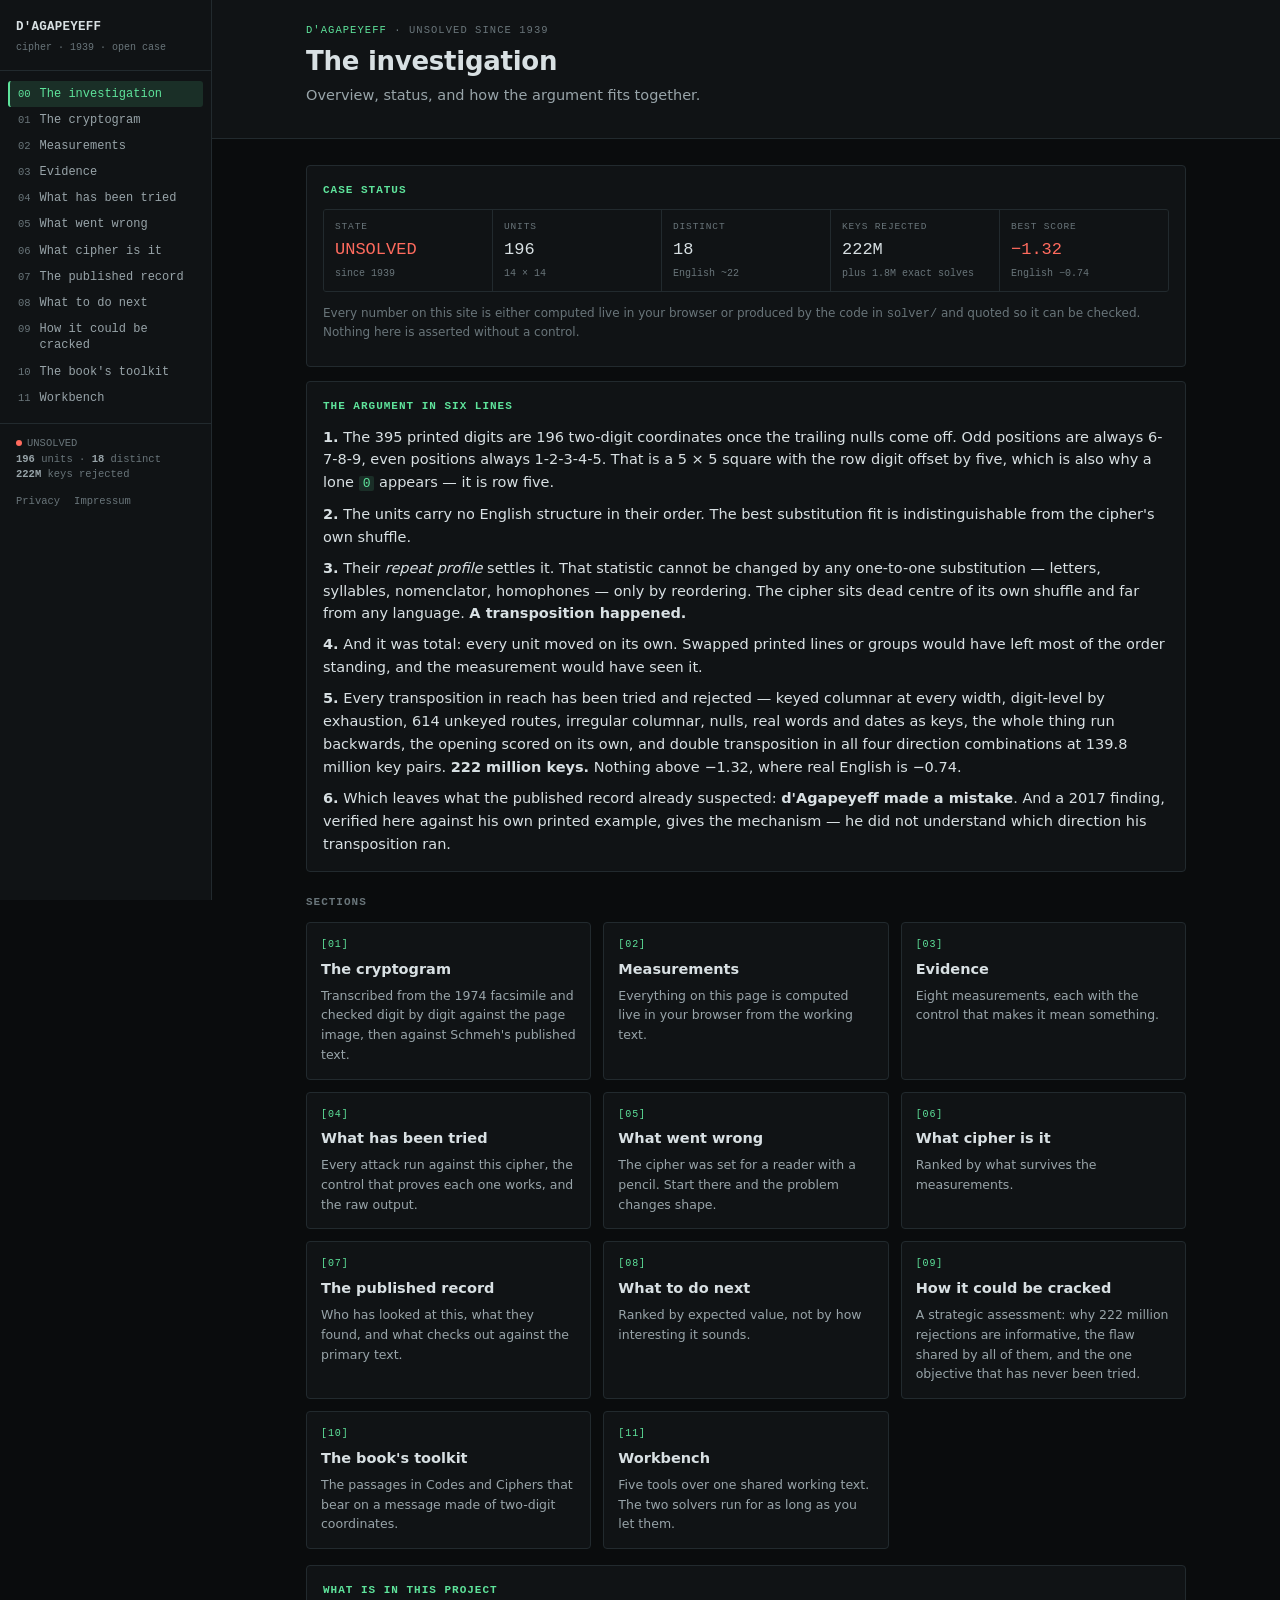
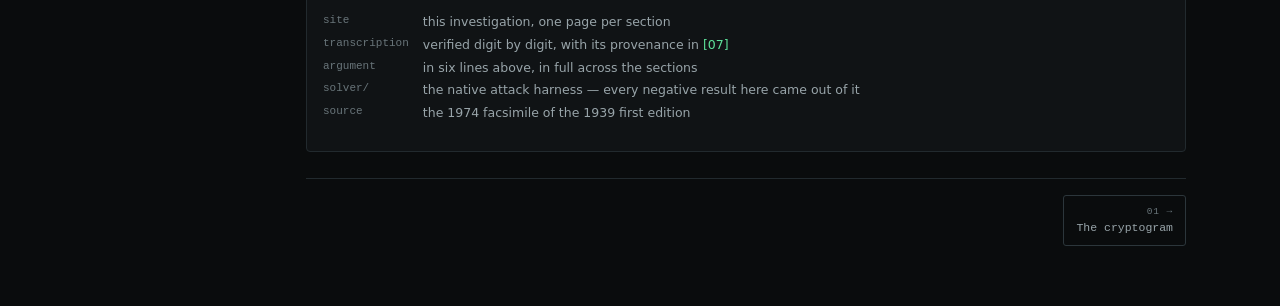
==== docs/index.html @ 4a8a8595 "Initial" ====
<!doctype html>
<html lang="en"><head>
<meta charset="utf-8"><meta name="viewport" content="width=device-width, initial-scale=1">
<title>The investigation &middot; D'Agapeyeff</title>
<link rel="icon" href="./favicon.ico">
<link rel="stylesheet" href="assets/style.css">
</head>
<body data-page="index.html">
<div class="mbar">
  <button class="navtoggle" id="navtoggle" type="button" aria-expanded="false">&#9776; menu</button>
  <span class="cur">[00] The investigation</span>
</div>
<div class="scrim" id="scrim"></div>
<div class="shell">
<aside class="side" id="side" aria-label="Contents">
  <button class="navtoggle navclose" id="navclose" type="button">&times; close</button>
  <div class="brand"><a href="index.html">
    <div class="t">D&#39;AGAPEYEFF</div><div class="s">cipher &middot; 1939 &middot; open case</div></a></div>
  <ol class="navlist">
<li><a href="index.html"><span class="n">00</span><span>The investigation</span></a>
</li>
<li><a href="01-cryptogram.html"><span class="n">01</span><span>The cryptogram</span></a>
</li>
<li><a href="02-measurements.html"><span class="n">02</span><span>Measurements</span></a>
</li>
<li><a href="03-evidence.html"><span class="n">03</span><span>Evidence</span></a>
</li>
<li><a href="04-attacks.html"><span class="n">04</span><span>What has been tried</span></a>
</li>
<li><a href="05-what-went-wrong.html"><span class="n">05</span><span>What went wrong</span></a>
</li>
<li><a href="06-verdict.html"><span class="n">06</span><span>What cipher is it</span></a>
</li>
<li><a href="07-record.html"><span class="n">07</span><span>The published record</span></a>
</li>
<li><a href="08-next.html"><span class="n">08</span><span>What to do next</span></a>
</li>
<li><a href="09-assessment.html"><span class="n">09</span><span>How it could be cracked</span></a>
</li>
<li><a href="10-book.html"><span class="n">10</span><span>The book&#x27;s toolkit</span></a>
</li>
<li><a href="11-workbench.html"><span class="n">11</span><span>Workbench</span></a>
</li>
</ol>
  <div class="sidefoot" id="sidestat"></div>
  <div class="sidelegal"><a href="https://bugfishtm.github.io/privacy.html">Privacy</a><a href="https://bugfishtm.github.io/impressum.html">Impressum</a></div>
</aside>
<main class="main">
<div class="phead"><div class="wrap">
  <div class="crumb"><span class="sec">D&#39;AGAPEYEFF</span> &middot; UNSOLVED SINCE 1939</div>
  <h1>The investigation</h1>
  <p class="lede">Overview, status, and how the argument fits together.</p>
</div></div>
<div class="wrap">

<div class="panel">
  <h3>Case status</h3>
  <div class="readout" style="margin-bottom:12px">
    <div class="cell"><span class="k">state</span><span class="v bad">UNSOLVED</span><span class="ref">since 1939</span></div>
    <div class="cell"><span class="k">units</span><span class="v">196</span><span class="ref">14 &times; 14</span></div>
    <div class="cell"><span class="k">distinct</span><span class="v">18</span><span class="ref">English ~22</span></div>
    <div class="cell"><span class="k">keys rejected</span><span class="v">222M</span><span class="ref">plus 1.8M exact solves</span></div>
    <div class="cell"><span class="k">best score</span><span class="v bad">&minus;1.32</span><span class="ref">English &minus;0.74</span></div>
  </div>
  <p class="hint">Every number on this site is either computed live in your browser or produced by the code in
  <code>solver/</code> and quoted so it can be checked. Nothing here is asserted without a control.</p>
</div>

<div class="panel">
  <h3>The argument in six lines</h3>
  <div class="tight">
  <p><b>1.</b> The 395 printed digits are 196 two-digit coordinates once the trailing nulls come off. Odd
  positions are always 6-7-8-9, even positions always 1-2-3-4-5. That is a 5&nbsp;&times;&nbsp;5 square with the
  row digit offset by five, which is also why a lone <span class="num">0</span> appears &mdash; it is row five.</p>
  <p><b>2.</b> The units carry no English structure in their order. The best substitution fit is
  indistinguishable from the cipher's own shuffle.</p>
  <p><b>3.</b> Their <em>repeat profile</em> settles it. That statistic cannot be changed by any one-to-one
  substitution &mdash; letters, syllables, nomenclator, homophones &mdash; only by reordering. The cipher sits
  dead centre of its own shuffle and far from any language. <b>A transposition happened.</b></p>
  <p><b>4.</b> And it was total: every unit moved on its own. Swapped printed lines or groups would have left
  most of the order standing, and the measurement would have seen it.</p>
  <p><b>5.</b> Every transposition in reach has been tried and rejected &mdash; keyed columnar at every width,
  digit-level by exhaustion, 614 unkeyed routes, irregular columnar, nulls, real words and dates as keys, the
  whole thing run backwards, the opening scored on its own, and double transposition in all four direction
  combinations at 139.8 million key pairs. <b>222 million keys.</b> Nothing above &minus;1.32, where real
  English is &minus;0.74.</p>
  <p><b>6.</b> Which leaves what the published record already suspected: <b>d'Agapeyeff made a mistake</b>. And
  a 2017 finding, verified here against his own printed example, gives the mechanism &mdash; he did not
  understand which direction his transposition ran.</p>
  </div>
</div>

<h3 class="grouphd" style="margin:22px 0 10px;font-family:var(--mono);font-size:11px;letter-spacing:.09em;text-transform:uppercase;color:var(--mut)">Sections</h3>
<div class="cards">
<a class="card" href="01-cryptogram.html"><div class="n">[01]</div><h3>The cryptogram</h3><p>Transcribed from the 1974 facsimile and checked digit by digit against the page image, then against Schmeh's published text.</p></a>
<a class="card" href="02-measurements.html"><div class="n">[02]</div><h3>Measurements</h3><p>Everything on this page is computed live in your browser from the working text.</p></a>
<a class="card" href="03-evidence.html"><div class="n">[03]</div><h3>Evidence</h3><p>Eight measurements, each with the control that makes it mean something.</p></a>
<a class="card" href="04-attacks.html"><div class="n">[04]</div><h3>What has been tried</h3><p>Every attack run against this cipher, the control that proves each one works, and the raw output.</p></a>
<a class="card" href="05-what-went-wrong.html"><div class="n">[05]</div><h3>What went wrong</h3><p>The cipher was set for a reader with a pencil. Start there and the problem changes shape.</p></a>
<a class="card" href="06-verdict.html"><div class="n">[06]</div><h3>What cipher is it</h3><p>Ranked by what survives the measurements.</p></a>
<a class="card" href="07-record.html"><div class="n">[07]</div><h3>The published record</h3><p>Who has looked at this, what they found, and what checks out against the primary text.</p></a>
<a class="card" href="08-next.html"><div class="n">[08]</div><h3>What to do next</h3><p>Ranked by expected value, not by how interesting it sounds.</p></a>
<a class="card" href="09-assessment.html"><div class="n">[09]</div><h3>How it could be cracked</h3><p>A strategic assessment: why 222 million rejections are informative, the flaw shared by all of them, and the one objective that has never been tried.</p></a>
<a class="card" href="10-book.html"><div class="n">[10]</div><h3>The book&#x27;s toolkit</h3><p>The passages in Codes and Ciphers that bear on a message made of two-digit coordinates.</p></a>
<a class="card" href="11-workbench.html"><div class="n">[11]</div><h3>Workbench</h3><p>Five tools over one shared working text. The two solvers run for as long as you let them.</p></a>
</div>

<div class="panel" style="margin-top:16px">
  <h3>What is in this project</h3>
  <dl class="kv">
    <dt>site</dt><dd>this investigation, one page per section</dd>
    <dt>transcription</dt><dd>verified digit by digit, with its provenance in <a href="07-record.html#rec-prov">[07]</a></dd>
    <dt>argument</dt><dd>in six lines above, in full across the sections</dd>
    <dt>solver/</dt><dd>the native attack harness &mdash; every negative result here came out of it</dd>
    <dt>source</dt><dd>the 1974 facsimile of the 1939 first edition</dd>
  </dl>
</div>

<div class="pagenav"><span></span><a href="01-cryptogram.html" style="text-align:right"><span class="lbl">01 &rarr;</span>The cryptogram</a></div>
</div>
</main>
</div>
<script src="assets/data.js"></script>
<script src="assets/app.js"></script>

</body></html>
---- docs/assets/style.css ----
/* ============================================================
   D'Agapeyeff investigation — shared stylesheet
   dark, compact, terminal-adjacent. one accent, used sparingly.
   ============================================================ */

:root{
  --bg:#0A0C0D;
  --panel:#101315;
  --panel2:#151A1D;
  --line:#222A2E;
  --line2:#2C363B;
  --ink:#D8E0E3;
  --ink2:#98A4A9;
  --mut:#69757A;
  --acc:#5EE39B;          /* phosphor, the only bright thing */
  --acc-dim:#5EE39B22;
  --cy:#58B7D4;
  --bad:#FF6B5E;
  --warn:#E8B84B;
  --ok:#5EE39B;
  --bad-dim:#FF6B5E1A;
  --warn-dim:#E8B84B1A;
  --ok-dim:#5EE39B1A;
  --sans:system-ui,-apple-system,"Segoe UI",Roboto,"Helvetica Neue",Arial,sans-serif;
  --mono:ui-monospace,"Cascadia Mono",Consolas,"SF Mono",Menlo,"Liberation Mono","DejaVu Sans Mono",monospace;
  color-scheme: dark;
}

*{box-sizing:border-box}
html{-webkit-text-size-adjust:100%}
body{
  margin:0; background:var(--bg); color:var(--ink);
  font-family:var(--sans);
  font-size:14.5px; line-height:1.58;
  -webkit-font-smoothing:antialiased;
}
code,.mono,pre,kbd{font-family:var(--mono)}
a{color:var(--acc);text-decoration:none}
a:hover{text-decoration:underline}
:focus-visible{outline:1px solid var(--acc);outline-offset:2px}
h1,h2,h3,h4{margin:0;font-weight:600;text-wrap:balance}
p{margin:0 0 .7em}

/* ---------- shell ---------- */
.shell{display:grid;grid-template-columns:212px minmax(0,1fr);min-height:100vh}
.side{
  border-right:1px solid var(--line); background:var(--panel);
  position:sticky; top:0; height:100vh; overflow-y:auto;
  padding:14px 0 24px; scrollbar-width:thin;
}
.main{min-width:0;padding:0 0 60px}
.wrap{max-width:940px;margin:0 auto;padding:0 30px}

/* ---------- sidebar ---------- */
.brand{padding:4px 16px 14px;border-bottom:1px solid var(--line);margin-bottom:10px}
.brand a{color:var(--ink);display:block}
.brand .t{font-family:var(--mono);font-size:12.5px;font-weight:600;letter-spacing:.02em}
.brand .s{font-family:var(--mono);font-size:10px;color:var(--mut);margin-top:2px}
.navlist{list-style:none;margin:0;padding:0 8px}
.navlist a{
  display:flex;gap:9px;align-items:baseline;padding:5px 8px;border-radius:3px;
  font-family:var(--mono);font-size:12px;color:var(--ink2);
  border-left:2px solid transparent;line-height:1.35;
}
.navlist a .n{color:var(--mut);font-size:10.5px;flex:0 0 auto}
.navlist a:hover{background:var(--panel2);color:var(--ink);text-decoration:none}
.navlist a.on{background:var(--acc-dim);color:var(--acc);border-left-color:var(--acc)}
.navlist a.on .n{color:var(--acc)}
.navsub{list-style:none;margin:1px 0 3px;padding:0 0 0 22px}
.navsub a{font-size:11px;color:var(--mut);padding:3px 8px}
.navsub a.on{color:var(--acc);background:transparent;border-left-color:var(--acc)}
.sidefoot{padding:12px 16px 0;margin-top:12px;border-top:1px solid var(--line);
  font-family:var(--mono);font-size:10.5px;color:var(--mut);line-height:1.5}
.sidefoot b{color:var(--ink2)}
.sidelegal{display:flex;gap:14px;padding:10px 16px 0;font-family:var(--mono);font-size:10.5px}
.sidelegal a{color:var(--mut)}
.sidelegal a:hover{color:var(--ink)}
.statusdot{display:inline-block;width:6px;height:6px;border-radius:50%;background:var(--bad);margin-right:5px}

/* ---------- page head ---------- */
.phead{border-bottom:1px solid var(--line);background:var(--panel);margin-bottom:26px}
.phead .wrap{padding-top:22px;padding-bottom:20px}
.crumb{font-family:var(--mono);font-size:10.5px;color:var(--mut);
  letter-spacing:.1em;text-transform:uppercase;margin-bottom:8px}
.crumb .sec{color:var(--acc)}
h1{font-size:26px;letter-spacing:-.01em;line-height:1.15}
.lede{color:var(--ink2);margin-top:8px;max-width:74ch;font-size:14.5px}

/* ---------- blocks ---------- */
.panel{background:var(--panel);border:1px solid var(--line);border-radius:4px;padding:16px;margin-bottom:14px}
.panel > h3{
  font-family:var(--mono);font-size:11px;font-weight:600;letter-spacing:.09em;
  text-transform:uppercase;color:var(--acc);margin-bottom:10px;
}
.panel > h3 .dim{color:var(--mut)}
.grid2{display:grid;grid-template-columns:repeat(auto-fit,minmax(min(320px,100%),1fr));gap:14px}
.grid2 .panel{margin-bottom:0}
.row{display:flex;flex-wrap:wrap;gap:8px;align-items:center}
hr.thin{border:0;border-top:1px solid var(--line);margin:14px 0}
.tight p{margin:0 0 .55em}
.tight p:last-child{margin-bottom:0}

/* ---------- terminal ---------- */
.term{
  background:#07090A;border:1px solid var(--line2);border-radius:4px;
  font-family:var(--mono);font-size:11.5px;line-height:1.6;
  color:#B8C6C9;padding:0;overflow:hidden;margin:10px 0;
}
.term .bar{
  background:var(--panel2);border-bottom:1px solid var(--line);padding:5px 10px;
  font-size:10.5px;color:var(--mut);letter-spacing:.06em;display:flex;gap:8px;align-items:center;
}
.term .bar b{color:var(--ink2);font-weight:500}
.term pre{margin:0;padding:11px 12px;overflow-x:auto;white-space:pre;color:inherit}
.term .cmd{color:var(--acc)}
.term .hit{color:var(--warn)}

.data{
  font-family:var(--mono);font-size:12px;line-height:1.7;
  background:#07090A;border:1px solid var(--line2);border-radius:3px;
  padding:11px 12px;white-space:pre;overflow-x:auto;font-variant-numeric:tabular-nums;color:var(--ink);
}

/* ---------- tables ---------- */
.scroll{overflow-x:auto}
table{border-collapse:collapse;width:100%;font-variant-numeric:tabular-nums}
th,td{padding:6px 9px;text-align:left;font-size:12.5px;border-bottom:1px solid var(--line);
  vertical-align:top;color:var(--ink2)}
th{font-family:var(--mono);font-size:10px;font-weight:600;letter-spacing:.09em;
  text-transform:uppercase;color:var(--mut);border-bottom-color:var(--line2)}
td.n,th.n{text-align:right;font-family:var(--mono);color:var(--ink)}
tr:last-child td{border-bottom:0}
td b{color:var(--ink)}

/* ---------- pills & inline ---------- */
.pill{display:inline-block;font-family:var(--mono);font-size:9.5px;font-weight:600;
  letter-spacing:.08em;text-transform:uppercase;padding:2px 6px;border-radius:2px;white-space:nowrap}
.pill.ko{background:var(--bad-dim);color:var(--bad);border:1px solid #FF6B5E44}
.pill.ok{background:var(--ok-dim);color:var(--ok);border:1px solid #5EE39B44}
.pill.open{background:var(--warn-dim);color:var(--warn);border:1px solid #E8B84B44}
.num{font-family:var(--mono);font-size:.9em;color:var(--acc);
  background:var(--acc-dim);padding:0 4px;border-radius:2px}
.q{color:var(--ink);font-style:italic}
.hint{font-size:12px;color:var(--mut);line-height:1.55}
.hint b{color:var(--ink2)}

/* ---------- evidence rows ---------- */
.ev{display:grid;grid-template-columns:46px 1fr;gap:14px;padding:14px 0;border-top:1px solid var(--line)}
.ev:first-child{border-top:0;padding-top:0}
.ev .k{font-family:var(--mono);font-size:11px;font-weight:600;color:var(--acc);padding-top:2px}
.ev h4{font-size:14px;margin-bottom:5px;display:flex;gap:9px;align-items:center;flex-wrap:wrap}
.ev p{color:var(--ink2);margin:0 0 6px;max-width:76ch}
.ev p:last-child{margin-bottom:0}

/* ---------- readout ---------- */
.readout{display:grid;grid-template-columns:repeat(auto-fit,minmax(min(128px,100%),1fr));
  gap:1px;background:var(--panel);border:1px solid var(--line);border-radius:3px;overflow:hidden}
.readout .cell{background:var(--panel);padding:9px 11px;box-shadow:1px 0 0 var(--line),0 1px 0 var(--line)}
.readout .k{display:block;font-family:var(--mono);font-size:9.5px;letter-spacing:.09em;
  text-transform:uppercase;color:var(--mut);margin-bottom:3px}
.readout .v{display:block;font-family:var(--mono);font-size:17px;color:var(--ink)}
.readout .v.sm{font-size:12.5px}
.readout .v.ok{color:var(--ok)} .readout .v.bad{color:var(--bad)} .readout .v.warn{color:var(--warn)}
.readout .ref{display:block;font-family:var(--mono);font-size:10px;color:var(--mut);margin-top:2px}

/* ---------- bars, grids, maps ---------- */
.bars{display:grid;grid-template-columns:auto 1fr auto;gap:3px 9px;align-items:center;font-size:11px}
.bars .k{font-family:var(--mono);color:var(--mut)}
.bars .v{font-family:var(--mono);color:var(--ink2)}
.bar{height:7px;background:var(--panel2);border-radius:1px;overflow:hidden}
.bar i{display:block;height:100%;background:var(--acc);opacity:.75}
.heat td{font-family:var(--mono);text-align:center;border:1px solid var(--line);
  padding:5px 4px;font-size:11.5px;color:var(--ink)}
.heat th{text-align:center;color:var(--cy);border:1px solid var(--line)}
.heat small{display:block;color:var(--mut);font-size:9.5px}
.pmap{display:flex;flex-wrap:wrap;gap:1px;font-family:var(--mono);font-size:11px}
.pmap span{width:15px;height:18px;display:grid;place-items:center;border-radius:1px}
.pmap .hi{background:var(--acc-dim);color:var(--acc)}
.pmap .lo{background:var(--panel2);color:var(--mut)}
.pmap .bad{background:var(--bad);color:#000;font-weight:700}

/* ---------- controls ---------- */
button.btn{font-family:var(--mono);font-size:11.5px;font-weight:500;
  background:var(--acc);color:#06120C;border:1px solid var(--acc);padding:6px 12px;
  border-radius:3px;cursor:pointer}
button.btn:hover{filter:brightness(1.12)}
button.btn.ghost{background:transparent;color:var(--ink2);border-color:var(--line2)}
button.btn.ghost:hover{color:var(--ink);border-color:var(--mut);filter:none}
button.btn[disabled]{opacity:.4;cursor:not-allowed;filter:none}
.seg{display:inline-flex;flex-wrap:wrap;border:1px solid var(--line2);border-radius:3px;overflow:hidden}
.seg button{font-family:var(--mono);font-size:11px;background:var(--panel2);
  border:0;border-right:1px solid var(--line2);color:var(--mut);padding:5px 10px;cursor:pointer}
.seg button:last-child{border-right:0}
.seg button.on{background:var(--acc);color:#06120C}
input[type=text],textarea,select{
  font-family:var(--mono);font-size:11.5px;background:#07090A;color:var(--ink);
  border:1px solid var(--line2);padding:5px 7px;border-radius:3px}
label.f{display:flex;flex-direction:column;gap:4px;font-family:var(--mono);
  font-size:9.5px;letter-spacing:.08em;text-transform:uppercase;color:var(--mut)}
label.c{display:flex;gap:6px;align-items:center;font-size:11.5px;color:var(--ink2);
  text-transform:none;letter-spacing:0;cursor:pointer}
.settings{display:grid;grid-template-columns:repeat(auto-fit,minmax(min(150px,100%),1fr));gap:10px;
  background:var(--panel2);border:1px solid var(--line);border-radius:3px;padding:11px;margin-bottom:12px}
.settings select,.settings input{width:100%}
.gauge{height:4px;background:var(--panel2);border-radius:2px;overflow:hidden;margin-top:8px}
.gauge i{display:block;height:100%;background:var(--acc);transition:width .18s}
.scaleline{display:flex;justify-content:space-between;font-family:var(--mono);
  font-size:9.5px;color:var(--mut);margin-top:3px}
.rate{font-family:var(--mono);font-size:10.5px;color:var(--mut)}
.sq{border-collapse:collapse;font-family:var(--mono)}
.sq th,.sq td{border:1px solid var(--line2);text-align:center;padding:0}
.sq th{color:var(--cy);font-size:10px;padding:3px 5px;background:var(--panel2)}
.sq td input{width:32px;height:28px;text-align:center;border:0;background:transparent;color:var(--ink);
  font-family:var(--mono);font-size:13px;text-transform:uppercase;padding:0}
.sq td input:focus{background:var(--acc-dim);outline:1px solid var(--acc)}

/* ---------- page nav footer ---------- */
.pagenav{display:flex;justify-content:space-between;gap:12px;margin-top:26px;
  border-top:1px solid var(--line);padding-top:16px}
.pagenav a{font-family:var(--mono);font-size:11.5px;color:var(--ink2);
  border:1px solid var(--line2);border-radius:3px;padding:8px 12px;max-width:48%}
.pagenav a:hover{border-color:var(--acc);color:var(--acc);text-decoration:none}
.pagenav .lbl{display:block;font-size:9.5px;letter-spacing:.09em;text-transform:uppercase;color:var(--mut)}

/* ---------- index cards ---------- */
.cards{display:grid;grid-template-columns:repeat(auto-fit,minmax(min(260px,100%),1fr));gap:12px}
.card{background:var(--panel);border:1px solid var(--line);border-radius:4px;padding:14px;display:block;color:var(--ink)}
.card:hover{border-color:var(--acc);text-decoration:none}
.card .n{font-family:var(--mono);font-size:10px;color:var(--acc);letter-spacing:.09em}
.card h3{font-size:14.5px;margin:5px 0 5px}
.card p{color:var(--ink2);font-size:12.5px;margin:0}

/* ---------- mobile ---------- */
.mbar{display:none}
.scrim{display:none}
@media (max-width:940px){
  .shell{grid-template-columns:minmax(0,1fr)}
  .side{position:fixed;top:0;left:0;bottom:0;width:250px;z-index:70;height:100dvh;
    transform:translateX(-102%);transition:transform .2s ease;box-shadow:0 0 40px #000a}
  .side.open{transform:none}
  .mbar{display:flex;align-items:center;gap:10px;position:sticky;top:0;z-index:50;
    background:var(--panel);border-bottom:1px solid var(--line);padding:8px 14px}
  .mbar .cur{font-family:var(--mono);font-size:11.5px;color:var(--ink);
    overflow:hidden;text-overflow:ellipsis;white-space:nowrap}
  .scrim.on{display:block;position:fixed;inset:0;background:#000b;z-index:65}
  .wrap{padding:0 16px}
}
.navtoggle{font-family:var(--mono);font-size:11px;background:var(--panel2);
  border:1px solid var(--line2);color:var(--ink);padding:5px 9px;border-radius:3px;cursor:pointer}
.navclose{display:none;margin:0 16px 10px}
@media (max-width:940px){ .navclose{display:block} }
@media (prefers-reduced-motion:reduce){ *{transition:none!important;animation:none!important} }

/* ---------- carried-over content classes ---------- */
.rel{font-size:12px;line-height:1.55;color:var(--ink2);background:var(--acc-dim);
  border-left:2px solid var(--acc);border-radius:0 3px 3px 0;padding:8px 11px;margin:8px 0;max-width:78ch}
.rel b{color:var(--acc)}
blockquote{margin:9px 0;padding:2px 0 2px 13px;border-left:2px solid var(--line2);
  color:var(--ink);font-style:italic;max-width:72ch;font-size:13.5px}
blockquote cite{display:block;font-style:normal;font-family:var(--mono);
  font-size:10px;color:var(--mut);margin-top:5px;letter-spacing:.04em}
.hyp{border-left:2px solid var(--line2);padding:2px 0 2px 14px;margin-bottom:16px}
.hyp:last-child{margin-bottom:0}
.hyp.dead{border-left-color:var(--bad)}
.hyp.live{border-left-color:var(--ok)}
.hyp.open{border-left-color:var(--warn)}
.hyp h4{font-size:14px;margin-bottom:5px;display:flex;gap:9px;align-items:center;flex-wrap:wrap}
.hyp p{color:var(--ink2);margin:0 0 6px;max-width:78ch;font-size:13.5px}
.hyp p:last-child{margin-bottom:0}
.note{padding:13px 0;border-top:1px solid var(--line)}
.note:first-child{border-top:0;padding-top:0}
.note .pg{font-family:var(--mono);font-size:10px;color:var(--cy);letter-spacing:.06em}
.note h4{font-size:13.5px;margin:3px 0 6px}
.note p{color:var(--ink2);margin:0 0 7px;max-width:78ch;font-size:13.5px}
td.mono,th.mono{font-family:var(--mono);color:var(--ink)}
.ev .num,.hyp .num,.note .num,td .num{background:transparent;padding:0;color:var(--acc)}
ol.hint{padding-left:18px} ol.hint li{margin-bottom:6px}
.kv{display:grid;grid-template-columns:auto 1fr;gap:3px 14px;font-size:12.5px}
.kv dt{font-family:var(--mono);color:var(--mut);font-size:11px}
.kv dd{margin:0;color:var(--ink2)}
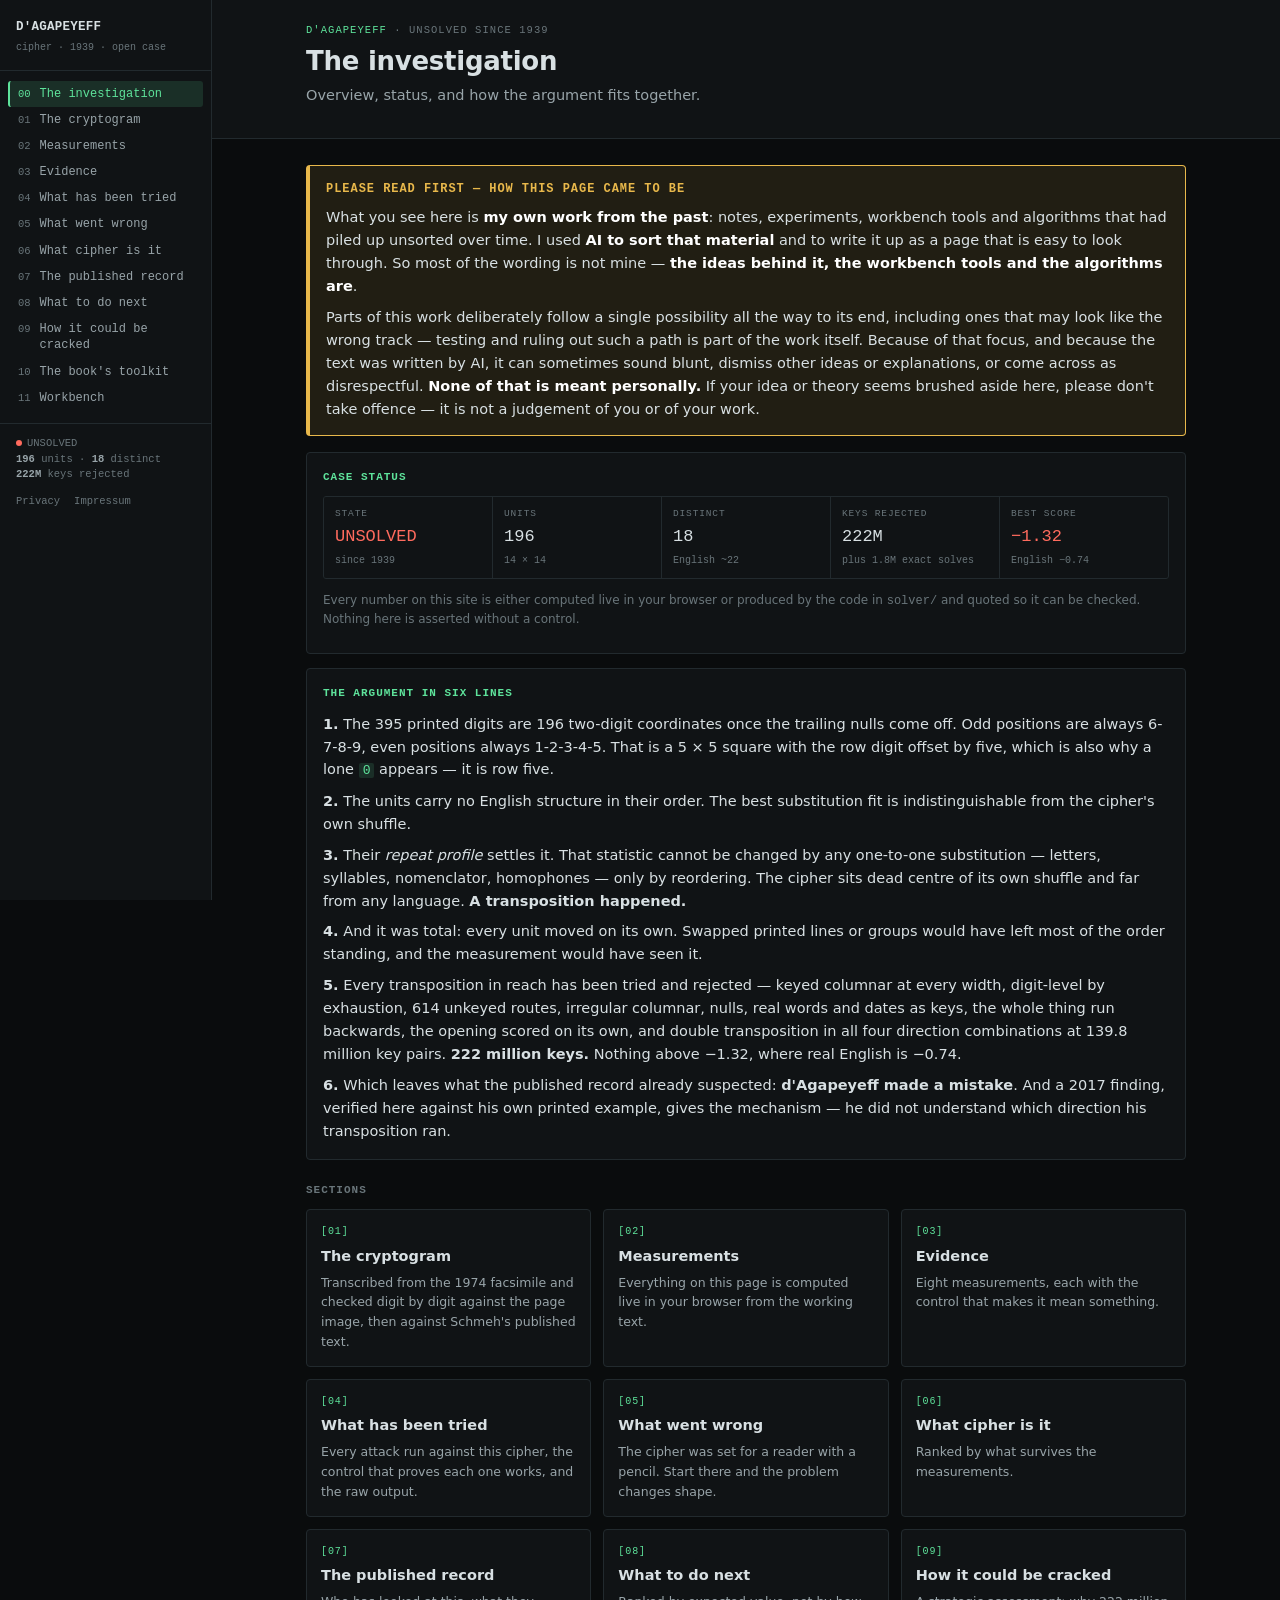
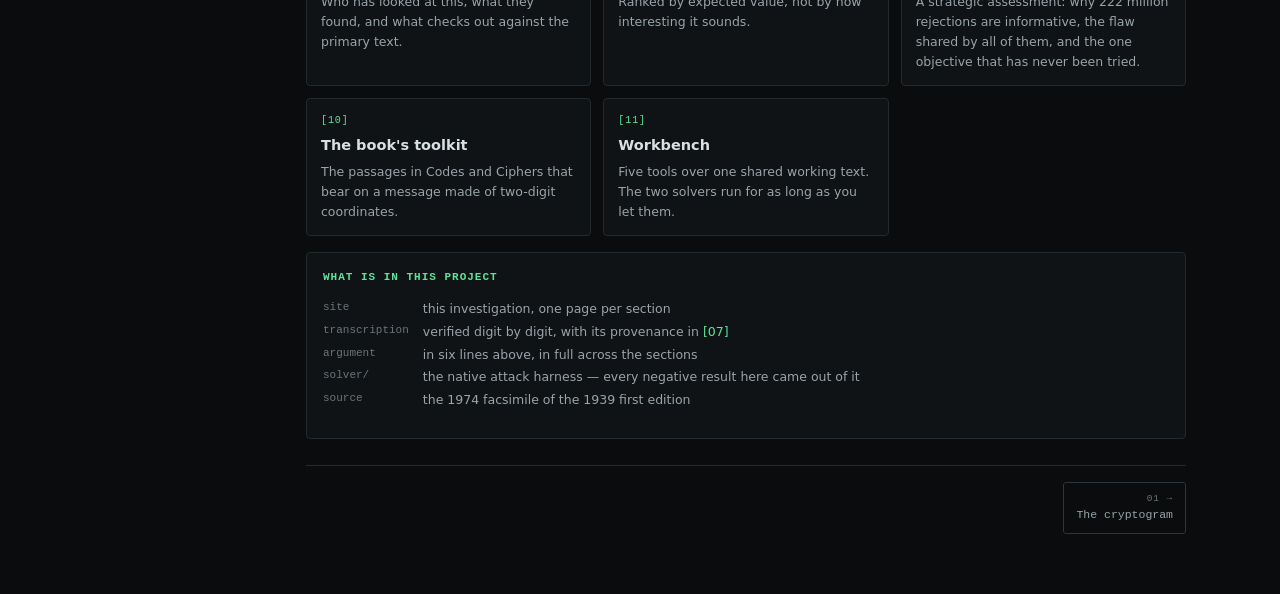
==== commit 0572d0ea: "Initial" ====
--- a/docs/index.html
+++ b/docs/index.html
@@ -52,6 +52,19 @@
   <p class="lede">Overview, status, and how the argument fits together.</p>
 </div></div>
 <div class="wrap">
+
+<div class="aibanner" role="note" aria-label="About this page">
+  <h3>Please read first &mdash; how this page came to be</h3>
+  <p>What you see here is <b>my own work from the past</b>: notes, experiments, workbench tools and algorithms
+  that had piled up unsorted over time. I used <b>AI to sort that material</b> and to write it up as a page that is
+  easy to look through. So most of the wording is not mine &mdash; <b>the ideas behind it, the workbench tools and
+  the algorithms are</b>.</p>
+  <p>Parts of this work deliberately follow a single possibility all the way to its end, including ones that may
+  look like the wrong track &mdash; testing and ruling out such a path is part of the work itself. Because of that
+  focus, and because the text was written by AI, it can sometimes sound blunt, dismiss other ideas or
+  explanations, or come across as disrespectful. <b>None of that is meant personally.</b> If your idea or theory
+  seems brushed aside here, please don't take offence &mdash; it is not a judgement of you or of your work.</p>
+</div>
 
 <div class="panel">
   <h3>Case status</h3>
--- a/docs/assets/style.css
+++ b/docs/assets/style.css
@@ -278,3 +278,11 @@
 .kv{display:grid;grid-template-columns:auto 1fr;gap:3px 14px;font-size:12.5px}
 .kv dt{font-family:var(--mono);color:var(--mut);font-size:11px}
 .kv dd{margin:0;color:var(--ink2)}
+
+/* ---------- notice: how this documentation was written ---------- */
+.aibanner{background:var(--warn-dim);border:1px solid var(--warn);border-left-width:4px;border-radius:4px;
+  padding:14px 16px;margin:0 0 16px}
+.aibanner h3{margin:0 0 8px;font-family:var(--mono);font-size:12px;letter-spacing:.08em;text-transform:uppercase;color:var(--warn)}
+.aibanner p{margin:0 0 8px;color:var(--ink)}
+.aibanner p:last-child{margin-bottom:0}
+.aibanner b{color:#fff}
